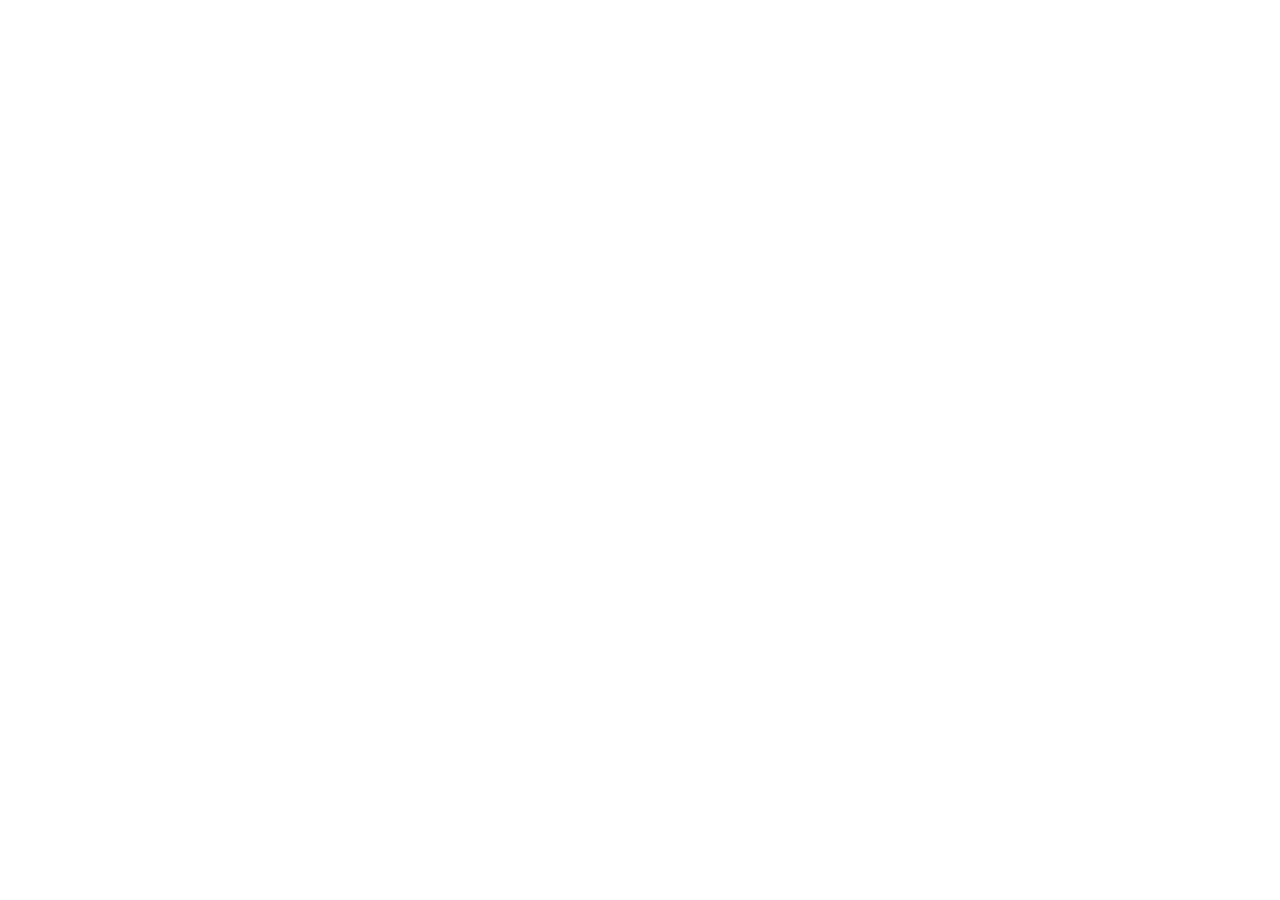
==== flutter_app/web/index.html @ 37174fdb "Fix: beautifulsoup4 추가, Flutter lib 추적, getAllWinningNumbers 페이지네이션, winning_numbers 동적 회차 계산" ====
<!DOCTYPE html>
<html>
<head>
  <!--
    If you are serving your web app in a path other than the root, change the
    href value below to reflect the base path you are serving from.

    The path provided below has to start and end with a slash "/" in order for
    it to work correctly.

    For more details:
    * https://developer.mozilla.org/en-US/docs/Web/HTML/Element/base

    This is a placeholder for base href that will be replaced by the value of
    the `--base-href` argument provided to `flutter build`.
  -->
  <base href="$FLUTTER_BASE_HREF">

  <meta charset="UTF-8">
  <meta content="IE=Edge" http-equiv="X-UA-Compatible">
  <meta name="description" content="A new Flutter project.">

  <!-- iOS meta tags & icons -->
  <meta name="mobile-web-app-capable" content="yes">
  <meta name="apple-mobile-web-app-status-bar-style" content="black">
  <meta name="apple-mobile-web-app-title" content="flutter_app">
  <link rel="apple-touch-icon" href="icons/Icon-192.png">

  <!-- Favicon -->
  <link rel="icon" type="image/png" href="favicon.png"/>

  <title>flutter_app</title>
  <link rel="manifest" href="manifest.json">
</head>
<body>
  <!--
    You can customize the "flutter_bootstrap.js" script.
    This is useful to provide a custom configuration to the Flutter loader
    or to give the user feedback during the initialization process.

    For more details:
    * https://docs.flutter.dev/platform-integration/web/initialization
  -->
  <script src="flutter_bootstrap.js" async></script>
</body>
</html>
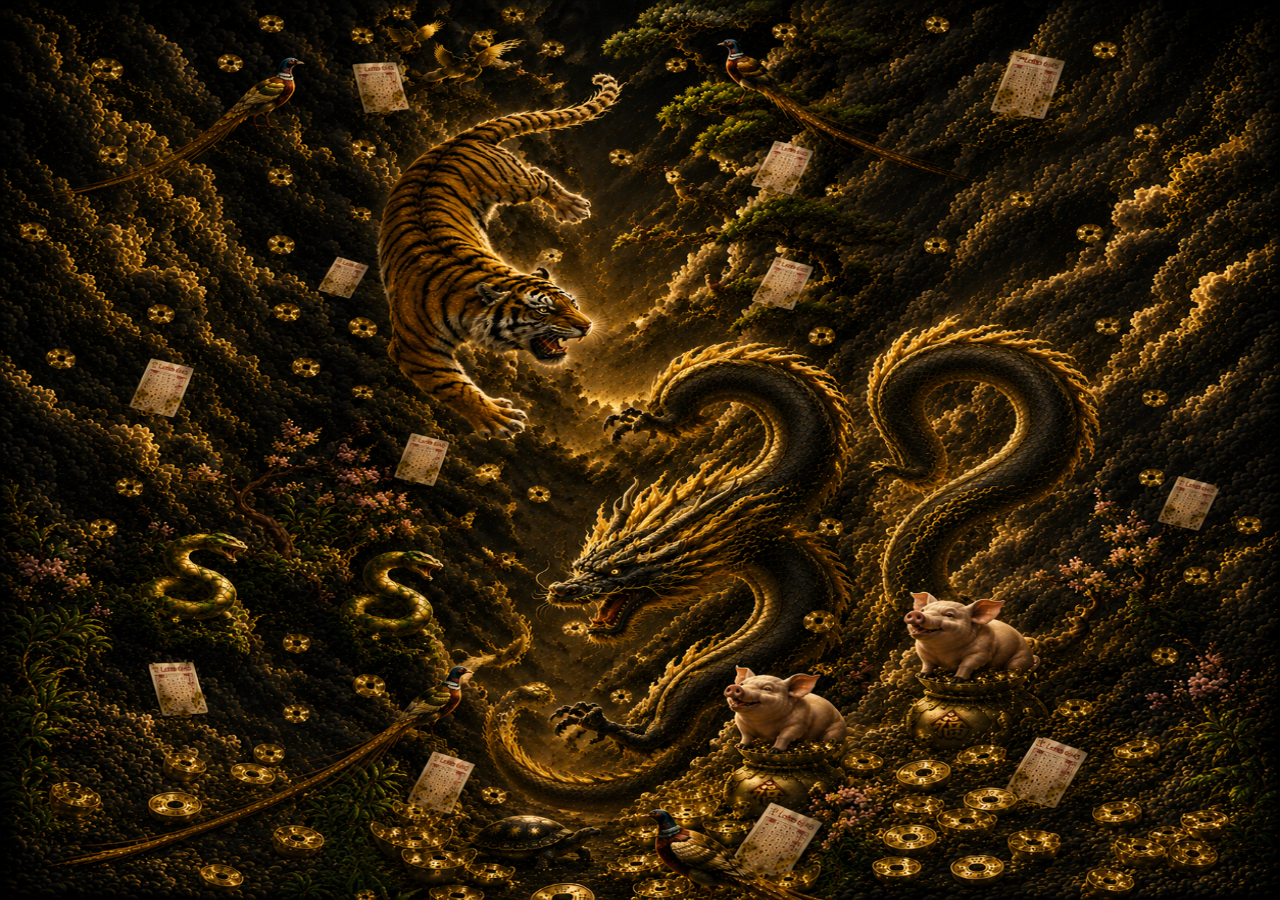
==== commit 6728421f: "v1.1.12 - 스플래시 전체화면 배경 이미지로 수정 (검은화면 제거) Co-Authored-By: Claude Sonnet 4.6 <noreply@anthropic.com>" ====
--- a/flutter_app/web/index.html
+++ b/flutter_app/web/index.html
@@ -1,46 +1,115 @@
-<!DOCTYPE html>
-<html>
-<head>
-  <!--
-    If you are serving your web app in a path other than the root, change the
-    href value below to reflect the base path you are serving from.
-
-    The path provided below has to start and end with a slash "/" in order for
-    it to work correctly.
-
-    For more details:
-    * https://developer.mozilla.org/en-US/docs/Web/HTML/Element/base
-
-    This is a placeholder for base href that will be replaced by the value of
-    the `--base-href` argument provided to `flutter build`.
-  -->
-  <base href="$FLUTTER_BASE_HREF">
-
-  <meta charset="UTF-8">
-  <meta content="IE=Edge" http-equiv="X-UA-Compatible">
-  <meta name="description" content="A new Flutter project.">
-
-  <!-- iOS meta tags & icons -->
-  <meta name="mobile-web-app-capable" content="yes">
-  <meta name="apple-mobile-web-app-status-bar-style" content="black">
-  <meta name="apple-mobile-web-app-title" content="flutter_app">
-  <link rel="apple-touch-icon" href="icons/Icon-192.png">
-
-  <!-- Favicon -->
-  <link rel="icon" type="image/png" href="favicon.png"/>
-
-  <title>flutter_app</title>
-  <link rel="manifest" href="manifest.json">
-</head>
-<body>
-  <!--
-    You can customize the "flutter_bootstrap.js" script.
-    This is useful to provide a custom configuration to the Flutter loader
-    or to give the user feedback during the initialization process.
-
-    For more details:
-    * https://docs.flutter.dev/platform-integration/web/initialization
-  -->
-  <script src="flutter_bootstrap.js" async></script>
-</body>
-</html>
+<!DOCTYPE html><html><head>
+  <!--
+    If you are serving your web app in a path other than the root, change the
+    href value below to reflect the base path you are serving from.
+
+    The path provided below has to start and end with a slash "/" in order for
+    it to work correctly.
+
+    For more details:
+    * https://developer.mozilla.org/en-US/docs/Web/HTML/Element/base
+
+    This is a placeholder for base href that will be replaced by the value of
+    the `--base-href` argument provided to `flutter build`.
+  -->
+  <base href="$FLUTTER_BASE_HREF">
+
+  <meta charset="UTF-8">
+  <meta content="IE=Edge" http-equiv="X-UA-Compatible">
+  <meta name="description" content="A new Flutter project.">
+
+  <!-- iOS meta tags & icons -->
+  <meta name="mobile-web-app-capable" content="yes">
+  <meta name="apple-mobile-web-app-status-bar-style" content="black">
+  <meta name="apple-mobile-web-app-title" content="flutter_app">
+  <link rel="apple-touch-icon" href="icons/Icon-192.png">
+
+  <!-- Favicon -->
+  <link rel="icon" type="image/png" href="favicon.png">
+
+  <title>flutter_app</title>
+  <link rel="manifest" href="manifest.json">
+  
+  
+  <meta content="width=device-width, initial-scale=1.0, maximum-scale=1.0, user-scalable=no" name="viewport">
+  <style id="splash-screen-style">
+    html {
+      height: 100%
+    }
+
+    body {
+      margin: 0;
+      min-height: 100%;
+      background-color: #ffffff;
+      background-image: url("splash/img/light-background.png");
+      background-size: 100% 100%;
+    }
+
+    .center {
+      margin: 0;
+      position: absolute;
+      top: 50%;
+      left: 50%;
+      -ms-transform: translate(-50%, -50%);
+      transform: translate(-50%, -50%);
+    }
+
+    .contain {
+      display:block;
+      width:100%; height:100%;
+      object-fit: contain;
+    }
+
+    .stretch {
+      display:block;
+      width:100%; height:100%;
+    }
+
+    .cover {
+      display:block;
+      width:100%; height:100%;
+      object-fit: cover;
+    }
+
+    .bottom {
+      position: absolute;
+      bottom: 0;
+      left: 50%;
+      -ms-transform: translate(-50%, 0);
+      transform: translate(-50%, 0);
+    }
+
+    .bottomLeft {
+      position: absolute;
+      bottom: 0;
+      left: 0;
+    }
+
+    .bottomRight {
+      position: absolute;
+      bottom: 0;
+      right: 0;
+    }
+  </style>
+  <script id="splash-screen-script">
+    function removeSplashFromWeb() {
+      document.getElementById("splash")?.remove();
+      document.getElementById("splash-branding")?.remove();
+      document.body.style.background = "transparent";
+    }
+  </script>
+</head>
+<body>
+  
+  <!--
+    You can customize the "flutter_bootstrap.js" script.
+    This is useful to provide a custom configuration to the Flutter loader
+    or to give the user feedback during the initialization process.
+
+    For more details:
+    * https://docs.flutter.dev/platform-integration/web/initialization
+  -->
+  <script src="flutter_bootstrap.js" async=""></script>
+
+
+</body></html>
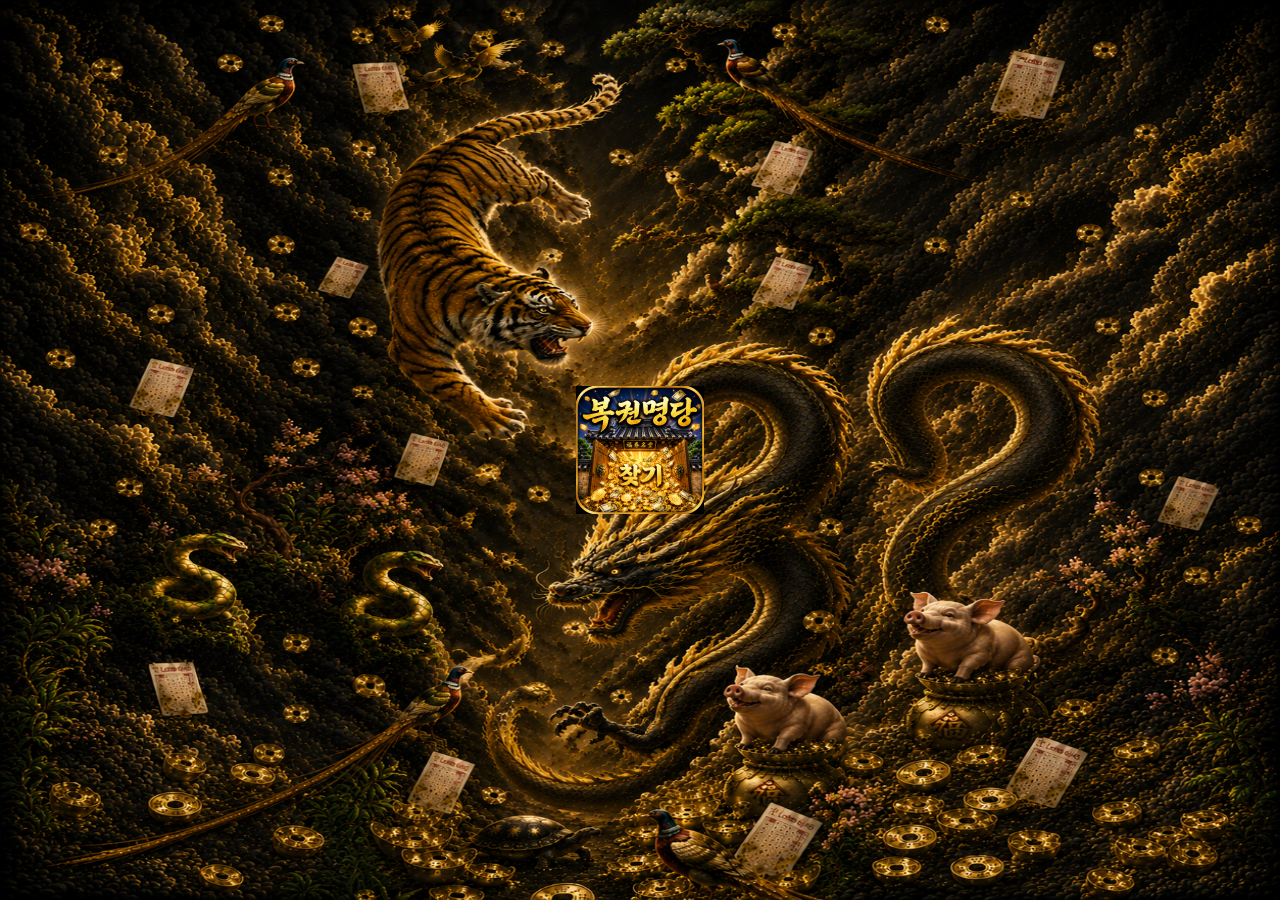
==== commit 703476fc: "v1.1.19 - 네이티브 스플래시 배경+앱아이콘 합치기 Co-Authored-By: Claude Sonnet 4.6 <noreply@anthropic.com>" ====
--- a/flutter_app/web/index.html
+++ b/flutter_app/web/index.html
@@ -32,6 +32,8 @@
   
   
   <meta content="width=device-width, initial-scale=1.0, maximum-scale=1.0, user-scalable=no" name="viewport">
+  
+  
   <style id="splash-screen-style">
     html {
       height: 100%
@@ -100,6 +102,11 @@
   </script>
 </head>
 <body>
+  <picture id="splash">
+      <source srcset="splash/img/light-1x.png 1x, splash/img/light-2x.png 2x, splash/img/light-3x.png 3x, splash/img/light-4x.png 4x" media="(prefers-color-scheme: light)">
+      <source srcset="splash/img/dark-1x.png 1x, splash/img/dark-2x.png 2x, splash/img/dark-3x.png 3x, splash/img/dark-4x.png 4x" media="(prefers-color-scheme: dark)">
+      <img class="center" aria-hidden="true" src="splash/img/light-1x.png" alt="">
+  </picture>
   
   <!--
     You can customize the "flutter_bootstrap.js" script.
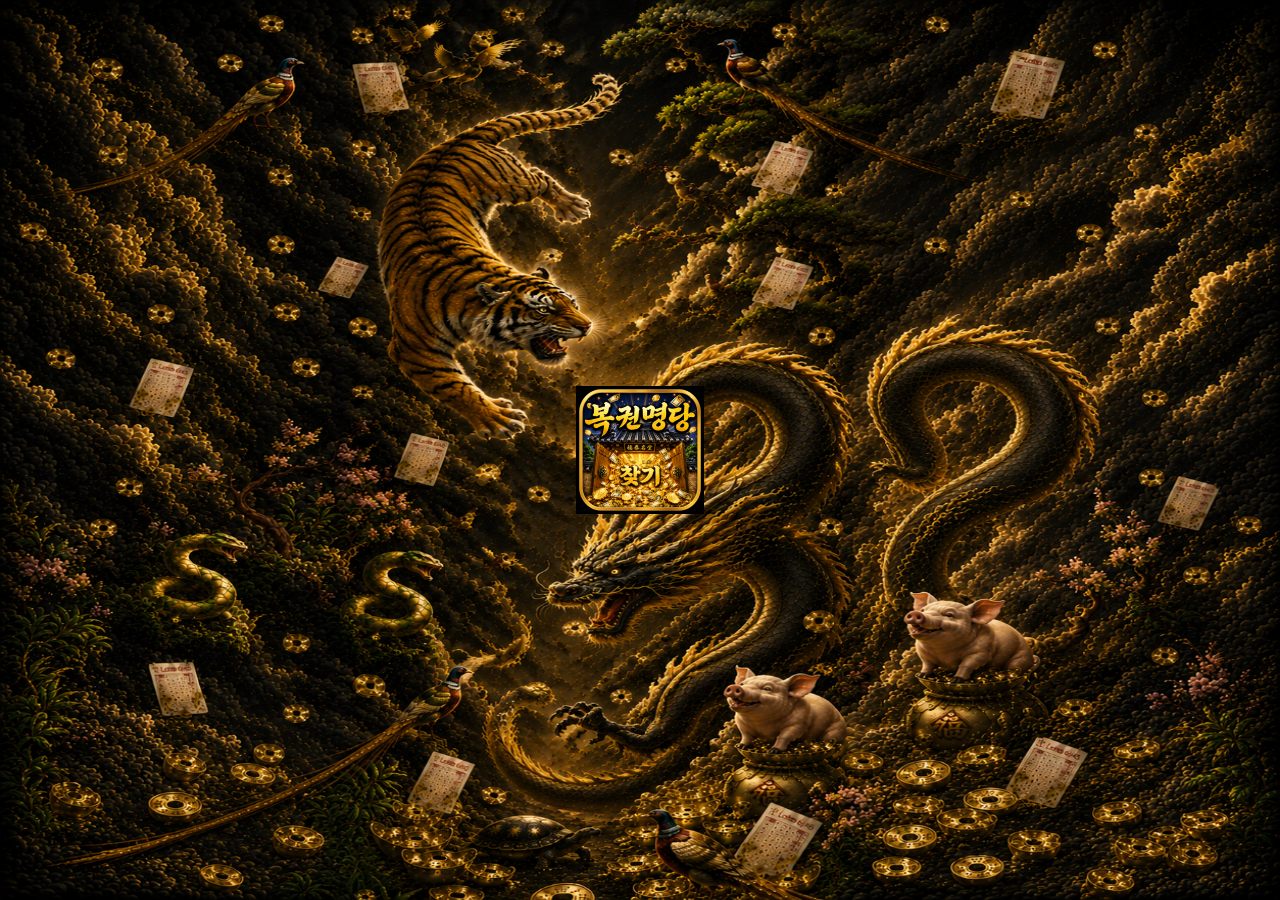
==== commit 79f547ec: "Feat(app): 연구 엔진·지방장 에이전트 관리자 화면, 브리핑, 추천명당 근거 표시 - 랜덤확률분석엔진·명당연구소·지역 연구·지방장 연구소·실전형 재현 기록 관리자 화면 - " ====
--- a/flutter_app/web/index.html
+++ b/flutter_app/web/index.html
@@ -32,6 +32,28 @@
   
   
   <meta content="width=device-width, initial-scale=1.0, maximum-scale=1.0, user-scalable=no" name="viewport">
+  
+  
+  
+  
+  
+  
+  
+  
+  
+  
+  
+  
+  
+  
+  
+  
+  
+  
+  
+  
+  
+  
   
   
   <style id="splash-screen-style">
@@ -108,6 +130,16 @@
       <img class="center" aria-hidden="true" src="splash/img/light-1x.png" alt="">
   </picture>
   
+  
+  
+  
+  
+  
+  
+  
+  
+  
+  
   <!--
     You can customize the "flutter_bootstrap.js" script.
     This is useful to provide a custom configuration to the Flutter loader
